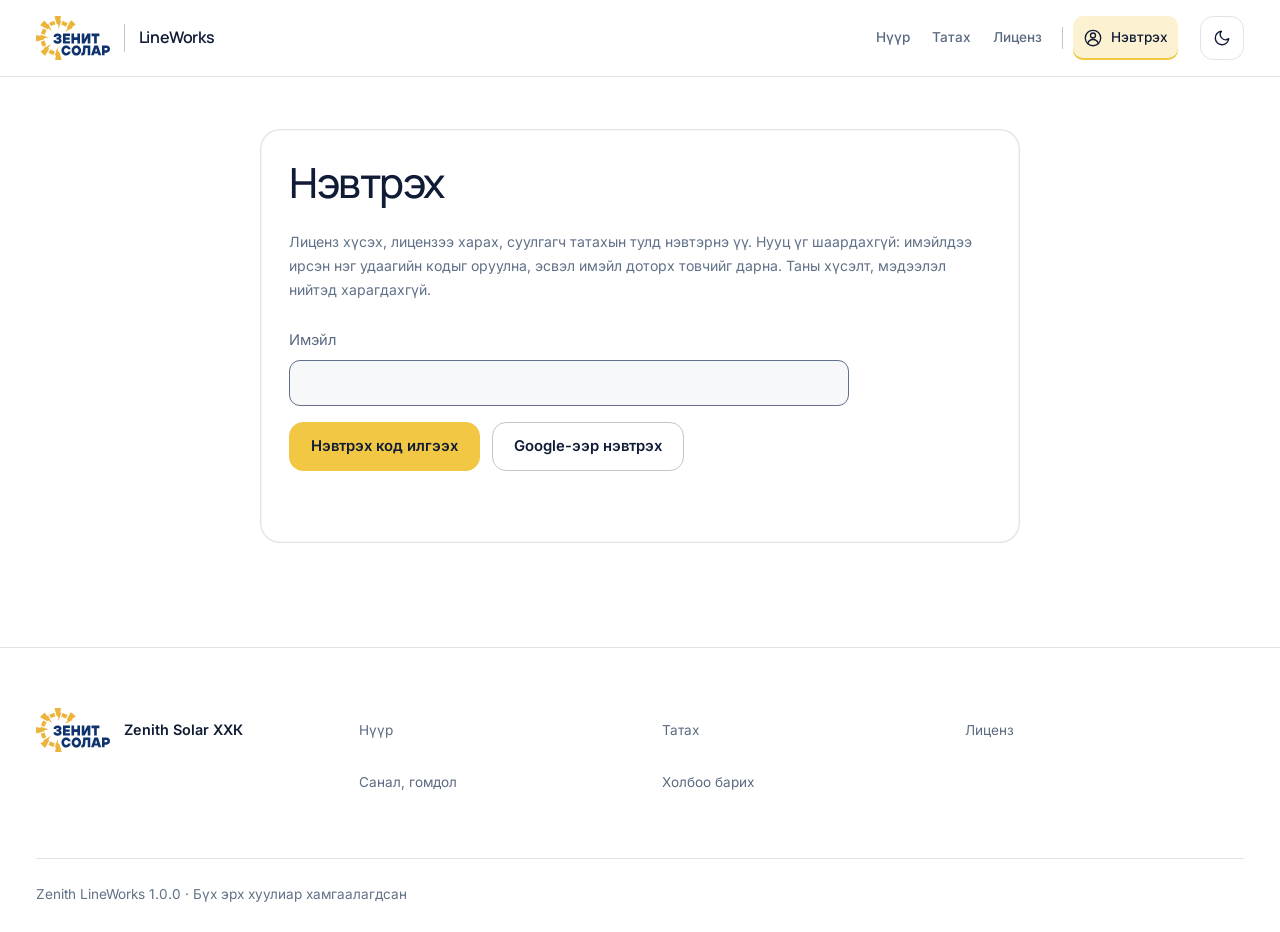
==== account.html @ 6168ce39 "Хамгаалалт: supabase-js өөрийн сайтаас тогтсон хувилбараар, clickjacking хаалт, илүүдэл DB эрх хасав" ====
<!DOCTYPE html>
<html lang="mn">
<head>
<meta charset="utf-8">
<meta name="viewport" content="width=device-width, initial-scale=1">
<title>Миний хуудас — Zenith LineWorks</title>
<meta name="description" content="Zenith LineWorks-ийн лиценз хүсэх, лицензээ харах, суулгагч татах.">
<style id="no-frame">html{display:none!important}</style>
<script>
if (window.top === window.self) {
  document.getElementById("no-frame").remove();
} else {
  window.top.location = window.self.location.href;
}
</script>
<meta name="theme-color" content="#ffffff">
<script>
(() => {
  let theme = "light";
  try {
    if (localStorage.getItem("zs-theme") === "dark") theme = "dark";
  } catch {}
  document.documentElement.dataset.theme = theme;
  const meta = document.querySelector('meta[name="theme-color"]');
  if (meta) meta.content = theme === "dark" ? "#0b1222" : "#ffffff";
})();
</script>
<link rel="icon" href="assets/img/favicon.svg" type="image/svg+xml">
<link rel="preconnect" href="https://fonts.googleapis.com">
<link rel="preconnect" href="https://fonts.gstatic.com" crossorigin>
<link rel="stylesheet" href="https://fonts.googleapis.com/css2?family=Inter:wght@400;500;600;700&family=Manrope:wght@400;500;600;700;800&display=swap">
<link rel="stylesheet" href="assets/zs-theme.css">
<link rel="stylesheet" href="assets/site.css">
<link rel="stylesheet" href="assets/portal.css">
</head>
<body>
<a class="skip-link" href="#main">Үндсэн агуулга руу алгасах</a>

<header class="top">
  <div class="wrap">
    <a class="brand" href="./" aria-label="Зенит Солар — LineWorks нүүр">
      <img class="logo-light" src="assets/img/logo-mn.svg" alt="Зенит Солар" width="74" height="44">
      <img class="logo-dark" src="assets/img/logo-mn-white.svg" alt="Зенит Солар" width="74" height="44">
      <span class="brand-product">LineWorks</span>
    </a>
    <nav class="nav" id="nav" aria-label="Үндсэн цэс">
      <a href="./">Нүүр</a>
      <a href="download.html">Татах</a>
      <a href="license.html">Лиценз</a>
      <span class="nav-sep" aria-hidden="true"></span>
      <span id="nav-account">
        <a class="nav-user here"
           href="account.html"
           aria-current="page"
           aria-label="Нэвтрэх"
           title="Нэвтрэх">
          <svg xmlns="http://www.w3.org/2000/svg"
               width="20" height="20" viewBox="0 0 24 24"
               fill="none" stroke="currentColor" stroke-width="1.6"
               stroke-linecap="round" stroke-linejoin="round"
               aria-hidden="true" focusable="false">
            <circle cx="12" cy="12" r="9.25"/>
            <circle cx="12" cy="9" r="3"/>
            <path d="M5.7 18.7a6.5 6.5 0 0 1 12.6 0"/>
          </svg>
          <span class="nav-user-label">Нэвтрэх</span>
        </a>
      </span>
    </nav>
    <div class="top-actions">
      <button class="icon-btn" id="theme" type="button" aria-label="Өнгөний горим солих">
        <svg width="18" height="18" viewBox="0 0 24 24" fill="none" stroke="currentColor" stroke-width="2" aria-hidden="true"><path d="M21 12.8A9 9 0 1 1 11.2 3a7 7 0 0 0 9.8 9.8z"/></svg>
      </button>
      <button class="icon-btn menu-btn" id="menu" type="button" aria-label="Цэс" aria-controls="nav" aria-expanded="false">
        <svg width="20" height="20" viewBox="0 0 24 24" fill="none" stroke="currentColor" stroke-width="2" aria-hidden="true"><path d="M3 6h18M3 12h18M3 18h18"/></svg>
      </button>
    </div>
  </div>
</header>

<main id="main" class="portal" tabindex="-1">
  <div class="wrap">
    <h1 class="sr-only">Миний хуудас — Zenith LineWorks</h1>
    <noscript>
      <p class="note">Нэвтрэх болон лиценз хүсэхэд хөтчийн JavaScript шаардлагатай.</p>
    </noscript>

    <div id="not-configured" class="note warn" hidden>
      <strong>Портал хараахан тохируулагдаагүй байна.</strong>
      Лиценз хүсэх бол <a href="mailto:Superiornova068@gmail.com">Superiornova068@gmail.com</a> хаяг руу бичнэ үү.
    </div>

    <!-- Нэвтрээгүй -->
    <section id="signed-out" class="panel" hidden>
      <h2>Нэвтрэх</h2>
      <p class="muted">
        Лиценз хүсэх, лицензээ харах, суулгагч татахын тулд нэвтэрнэ үү. Нууц үг шаардахгүй:
        имэйлдээ ирсэн нэг удаагийн кодыг оруулна, эсвэл имэйл доторх товчийг дарна.
        Таны хүсэлт, мэдээлэл нийтэд харагдахгүй.
      </p>
      <form id="signin-form" class="form">
        <label>Имэйл
          <input id="signin-email" type="email" autocomplete="email" required>
        </label>
        <div class="row">
          <button class="btn btn-sun" type="submit">Нэвтрэх код илгээх</button>
          <button class="btn btn-line" type="button" id="signin-google">Google-ээр нэвтрэх</button>
        </div>
        <p id="signin-msg" class="msg" role="status"></p>
      </form>
      <form id="code-form" class="form" hidden>
        <label>Имэйлээр ирсэн код
          <input id="signin-code" class="mono" inputmode="numeric" autocomplete="one-time-code" maxlength="10" required spellcheck="false">
        </label>
        <div class="row">
          <button class="btn btn-sun" type="submit">Нэвтрэх</button>
          <button class="btn btn-line" type="button" id="code-back">Өөр имэйл</button>
        </div>
        <p id="code-msg" class="msg" role="status"></p>
      </form>
    </section>

    <!-- Нэвтэрсэн -->
    <div id="signed-in" hidden>
      <h2>Миний хуудас</h2>
      <p class="muted" id="who"></p>

      <section id="profile-panel" class="panel profile" aria-labelledby="profile-title">
        <h3 id="profile-title">Миний профайл</h3>

        <div class="profile-head">
          <div id="profile-avatar" class="profile-avatar" aria-hidden="true">?</div>

          <div class="profile-identity">
            <h4 id="profile-name">Мэдээлэл ачаалж байна…</h4>
            <p id="profile-organization"></p>
            <p id="profile-email"></p>
            <div class="profile-meta">
              <span id="profile-role" class="status"></span>
              <span id="profile-since"></span>
            </div>
          </div>

          <button
            id="profile-edit"
            class="btn btn-line"
            type="button"
            aria-expanded="false"
            aria-controls="profile-editor"
            disabled
          >Засах</button>
        </div>

        <p id="profile-required" class="note warn" hidden>
          Лиценз хүсэхийн өмнө бөглөнө үү. Нэр, байгууллагаа оруулаад хадгална уу.
        </p>

        <div id="profile-editor" class="profile-editor" hidden>
          <form id="profile-form" class="form">
            <label for="full-name">Овог, нэр
              <input id="full-name" maxlength="80" required autocomplete="name">
            </label>
            <label for="organization">Байгууллага
              <input id="organization" maxlength="80" required autocomplete="organization">
            </label>
            <div class="row">
              <button class="btn btn-line" type="submit">Хадгалах</button>
            </div>
          </form>
        </div>

        <!-- Форм хаалттай байсан ч хадгалалт/ачаалалтын алдаа харагдана. -->
        <p id="profile-msg" class="msg" role="status" aria-atomic="true"></p>

        <div id="profile-primary"></div>

        <dl id="profile-stats" class="profile-stats" aria-label="Тоон хураангуй"></dl>

        <div class="profile-machines">
          <h4 id="profile-machines-title">Бүртгэлтэй компьютерүүд</h4>
          <p class="profile-muted">
            Лиценз эсвэл хүсэлтэд бүртгэгдсэн компьютерүүд.
            Сүүлийн бүртгэлийн огноо нь онлайн байсан хугацааг илэрхийлэхгүй.
          </p>
          <ul
            id="profile-machine-list"
            class="profile-machine-list"
            aria-labelledby="profile-machines-title"
          ></ul>
        </div>
      </section>

      <section class="panel">
        <h3>Лиценз хүсэх</h3>
        <p class="muted">
          Компьютерийн дугаарыг Civil 3D дээр <code>ZLWLICENSE</code> командаар харна. Тэр цонхны
          «Хүсэлт илгээх…» товч энэ хуудсыг дугаартай нь нээдэг. Лиценз зөвхөн тэр компьютерт ажиллана.
        </p>
        <form id="request-form" class="form">
          <label>Компьютерийн дугаар
            <input id="machine" class="mono" maxlength="19" placeholder="3F2A-91C0-7B4E-D218" required autocomplete="off" spellcheck="false">
          </label>
          <label>Төрөл
            <select id="kind">
              <option value="new">Шинэ лиценз</option>
              <option value="renewal">Одоо байгаа лицензээ сунгуулах</option>
            </select>
          </label>
          <label id="renews-label" hidden>Сунгах лиценз
            <select id="renews"></select>
          </label>
          <label>Тайлбар (заавал биш)
            <textarea id="note" maxlength="500"></textarea>
          </label>
          <div class="row"><button class="btn btn-sun" type="submit" id="request-submit">Хүсэлт илгээх</button></div>
          <p id="request-msg" class="msg" role="status"></p>
        </form>
      </section>

      <section class="panel">
        <h3>Миний лицензүүд</h3>
        <p class="muted">
          Лицензээ «Хуулах» эсвэл «.lic татах» товчоор аваад Civil 3D дээр <code>ZLWLICENSE</code> →
          «Лиценз оруулах» → «Оруулах». Цуцлагдсан лиценз интернэтгүй ажилладаг тул хугацаа нь дуустал
          ажилласаар байж болно.
        </p>
        <div class="table-scroll"><table>
          <thead><tr><th>Дугаар</th><th>Компьютер</th><th>Төрөл</th><th>Хугацаа</th><th>Үлдсэн</th><th>Төлөв</th><th></th></tr></thead>
          <tbody id="licenses"></tbody>
        </table></div>
        <p id="licenses-msg" class="msg" role="status"></p>
      </section>

      <section class="panel">
        <h3>Миний хүсэлтүүд</h3>
        <div class="table-scroll"><table>
          <thead><tr><th>Огноо</th><th>Төрөл</th><th>Компьютер</th><th>Төлөв</th><th>Хариу</th></tr></thead>
          <tbody id="requests"></tbody>
        </table></div>
      </section>

      <section class="panel">
        <h3>Суулгагч</h3>
        <p class="muted">Хамгийн сүүлийн хувилбар. Холбоос 5 минут хүчинтэй.</p>
        <div class="row"><button class="btn btn-line" id="installer">Суулгагч татах</button></div>
        <p id="installer-msg" class="msg" role="status"></p>
      </section>
    </div>
  </div>
</main>

<footer class="foot">
  <div class="wrap foot-grid">
    <a class="foot-brand" href="https://nova-xo.github.io/zenithsolar-web/">
      <img class="logo-foot logo-light" src="assets/img/logo-mn.svg" alt="" width="74" height="44">
      <img class="logo-foot logo-dark" src="assets/img/logo-mn-white.svg" alt="" width="74" height="44">
      <strong>Zenith Solar ХХК</strong>
    </a>
    <nav class="foot-links" aria-label="Нэмэлт">
      <a href="./">Нүүр</a>
      <a href="download.html">Татах</a>
      <a href="license.html">Лиценз</a>
      <a href="https://github.com/NOVA-XO/lineworks/issues">Санал, гомдол</a>
      <a href="mailto:Superiornova068@gmail.com">Холбоо барих</a>
    </nav>
    <div class="foot-bottom">
      Zenith LineWorks 1.0.0 · Бүх эрх хуулиар хамгаалагдсан
    </div>
  </div>
</footer>

<script src="assets/zs-theme.js" defer></script>
<script src="assets/nav-session.js"></script>
<script type="module" src="assets/account.js"></script>
</body>
</html>
---- assets/zs-theme.css ----
/* Нийтлэг сэдэв — компанийн сайт ба LineWorks сайтад ЯГ ИЖИЛ файл. GPT-ийн палитр (2026-10-09). */
:root {
  --radius: 20px;
  --wrap: 1264px;
  --header-height: 76px;
  --font: "Inter", "Segoe UI", system-ui, -apple-system, sans-serif;
  --display: "Manrope", "Inter", "Segoe UI", system-ui, sans-serif;
  --navy: #101b35;
  --navy-deep: #0a1226;
  --navy-ink: #101b35;
  --navy-band: #101b35;
  --sun: #f2c744;
  --sun-deep: #d9ab1f;
  --sun-hover: #f6d468;
  --on-sun: #101b35;
}

:root,
:root[data-theme="light"] {
  --accent: #8a6a00;
  --bg: #ffffff;
  --bg-soft: #f7f8fa;
  --card: #ffffff;
  --ink: #101b35;
  --ink-soft: #5b6a80;
  --ink-faint: #617187;
  --line: rgba(16, 27, 53, .12);
  --line-strong: rgba(16, 27, 53, .26);
  --header-bg: rgba(255, 255, 255, .9);
  --hover: rgba(16, 27, 53, .045);
  --accent-soft: rgba(242, 199, 68, .24);
  --shadow: 0 18px 50px rgba(16, 27, 53, .08);
  --paper: var(--bg);
  --paper-warm: var(--bg-soft);
  --good: #176d40;
  --warn: #93470e;
  color-scheme: light;
}

:root[data-theme="dark"],
.band-dark {
  --accent: #f2c744;
  --bg: #0b1222;
  --bg-soft: #101b35;
  --card: #141f3b;
  --ink: #f3f5f9;
  --ink-soft: #aab4c6;
  --ink-faint: #8d98ad;
  --line: rgba(255, 255, 255, .1);
  --line-strong: rgba(255, 255, 255, .22);
  --header-bg: rgba(11, 18, 34, .9);
  --hover: rgba(255, 255, 255, .05);
  --accent-soft: rgba(242, 199, 68, .14);
  --shadow: 0 18px 50px rgba(0, 0, 0, .28);
  --paper: var(--bg);
  --paper-warm: var(--bg-soft);
  --good: #75d6a1;
  --warn: #f1b779;
  color-scheme: dark;
}

.band-dark {
  background: var(--navy-band);
  color: var(--ink);
}

*,
*::before,
*::after {
  box-sizing: border-box;
}

html {
  scroll-behavior: smooth;
  scroll-padding-top: calc(var(--header-height) + 24px);
}

body {
  min-width: 0;
  min-height: 100vh;
  margin: 0;
  background: var(--bg);
  color: var(--ink);
  font: 400 16px/1.7 var(--font);
  -webkit-font-smoothing: antialiased;
  overflow-wrap: anywhere;
}

img {
  display: block;
  max-width: 100%;
  height: auto;
}

svg {
  max-width: 100%;
}

button,
input,
select,
textarea {
  font: inherit;
}

button {
  touch-action: manipulation;
}

a {
  color: inherit;
  text-underline-offset: .22em;
}

a:hover {
  text-decoration-color: var(--accent);
}

h1,
h2,
h3 {
  margin: 0 0 .55em;
  font-family: var(--display);
  font-weight: 500;
  line-height: 1.18;
  letter-spacing: -.035em;
  text-wrap: balance;
}

h1 {
  font-size: clamp(2.2rem, 4.6vw, 4rem);
}

h2 {
  font-size: clamp(1.85rem, 3.2vw, 2.75rem);
}

h3 {
  font-size: 1.15rem;
  font-weight: 600;
  line-height: 1.4;
  letter-spacing: -.02em;
}

p {
  margin: 0 0 1em;
}

[hidden] {
  display: none !important;
}

.wrap {
  width: 100%;
  max-width: var(--wrap);
  margin-inline: auto;
  padding-inline: 28px;
}

.skip-link {
  position: fixed;
  top: 12px;
  left: 12px;
  z-index: 200;
  max-width: calc(100% - 24px);
  padding: 12px 18px;
  border-radius: 10px;
  background: var(--sun);
  color: var(--on-sun);
  font-weight: 600;
  text-decoration: none;
  transform: translateY(calc(-100% - 20px));
}

.skip-link:focus {
  transform: none;
}

.sr-only {
  position: absolute;
  width: 1px;
  height: 1px;
  padding: 0;
  margin: -1px;
  overflow: hidden;
  clip: rect(0, 0, 0, 0);
  clip-path: inset(50%);
  white-space: nowrap;
  border: 0;
}

:focus-visible {
  outline: 3px solid var(--accent);
  outline-offset: 4px;
}

::selection {
  background: var(--sun);
  color: var(--on-sun);
}

.top {
  position: sticky;
  top: 0;
  z-index: 50;
  background: var(--header-bg);
  border-bottom: 1px solid var(--line);
  -webkit-backdrop-filter: blur(16px);
  backdrop-filter: blur(16px);
}

.top .wrap {
  display: flex;
  align-items: center;
  gap: 22px;
  min-height: var(--header-height);
}

.brand {
  display: inline-flex;
  flex: 0 0 auto;
  align-items: center;
  gap: 14px;
  min-width: 0;
  color: var(--ink);
  text-decoration: none;
}

.brand img {
  flex: 0 0 auto;
  width: auto;
  height: 44px;
}

.brand .logo-light,
.foot .logo-foot.logo-light {
  display: block;
}

.brand .logo-dark,
.foot .logo-foot.logo-dark {
  display: none;
}

:root[data-theme="dark"] .brand .logo-light,
:root[data-theme="dark"] .foot .logo-foot.logo-light,
.band-dark .logo-light {
  display: none;
}

:root[data-theme="dark"] .brand .logo-dark,
:root[data-theme="dark"] .foot .logo-foot.logo-dark,
.band-dark .logo-dark {
  display: block;
}

.brand-product {
  display: inline-flex;
  align-items: center;
  min-width: 0;
  padding-left: 14px;
  border-left: 1px solid var(--line-strong);
  font-family: var(--display);
  font-size: 1rem;
  font-weight: 600;
  letter-spacing: -.025em;
  white-space: nowrap;
}

.nav {
  display: flex;
  align-items: center;
  gap: 2px;
  min-width: 0;
  margin-left: auto;
}

.nav a {
  display: inline-flex;
  align-items: center;
  justify-content: center;
  gap: 8px;
  min-height: 44px;
  padding: 9px 10px;
  border-radius: 10px;
  color: var(--ink-soft);
  font-size: .85rem;
  font-weight: 500;
  line-height: 1.4;
  text-decoration: none;
  white-space: nowrap;
  transition: color .18s ease, background-color .18s ease;
}

.nav a:hover {
  background: var(--hover);
  color: var(--ink);
}

.nav a.here,
.nav a[aria-current="page"] {
  background: var(--accent-soft);
  color: var(--ink);
  box-shadow: inset 0 -2px 0 var(--sun);
}

.top-actions {
  display: flex;
  flex: 0 0 auto;
  align-items: center;
  gap: 8px;
}

.top-actions .btn {
  padding-inline: 14px;
  font-size: .82rem;
  white-space: nowrap;
}

.icon-btn {
  display: inline-grid;
  flex: 0 0 auto;
  place-items: center;
  width: 44px;
  height: 44px;
  padding: 0;
  border: 1px solid var(--line);
  border-radius: 13px;
  background: transparent;
  color: var(--ink);
  cursor: pointer;
  transition: background-color .18s ease, border-color .18s ease;
}

.icon-btn:hover {
  background: var(--hover);
  border-color: var(--line-strong);
}

.icon-btn svg {
  display: block;
}

.menu-btn {
  display: none;
}

.menu-btn[aria-expanded="true"] {
  background: var(--accent-soft);
  border-color: var(--accent);
  color: var(--accent);
}

#nav-account {
  display: inline-flex;
  align-items: center;
  gap: 4px;
  min-width: 0;
}

.nav .nav-user {
  min-width: 0;
}

.nav-user svg {
  display: block;
  flex: 0 0 20px;
  width: 20px;
  height: 20px;
}

.nav-user-label {
  display: block;
  min-width: 0;
  max-width: 16ch;
  overflow: hidden;
  text-overflow: ellipsis;
  white-space: nowrap;
}

.nav .nav-signout {
  padding-inline: 8px;
  color: var(--ink-faint);
  font-size: .78rem;
}

.nav-sep {
  display: block;
  flex: 0 0 1px;
  width: 1px;
  height: 22px;
  margin-inline: 8px;
  background: var(--line-strong);
}

.btn {
  display: inline-flex;
  align-items: center;
  justify-content: center;
  gap: 9px;
  min-height: 46px;
  max-width: 100%;
  padding: 13px 21px;
  border: 1px solid transparent;
  border-radius: 14px;
  font: 600 .93rem/1.4 var(--font);
  text-align: center;
  text-decoration: none;
  cursor: pointer;
  transition:
    background-color .18s ease,
    border-color .18s ease,
    color .18s ease;
}

.btn-sun {
  background: var(--sun);
  border-color: var(--sun);
  color: var(--on-sun);
}

.btn-sun:hover {
  background: var(--sun-hover);
  border-color: var(--sun-hover);
}

.btn-navy {
  background: var(--navy);
  border-color: var(--navy);
  color: #ffffff;
}

.btn-navy:hover {
  background: var(--navy-deep);
  border-color: var(--navy-deep);
}

.btn-line {
  background: transparent;
  border-color: var(--line-strong);
  color: var(--ink);
}

.btn-line:hover {
  background: var(--hover);
  border-color: var(--ink-faint);
}

.btn-ghost {
  background: transparent;
  border-color: var(--line-strong);
  color: var(--ink);
}

.btn-ghost:hover {
  background: var(--hover);
  border-color: var(--ink-faint);
}

.btn:disabled,
.icon-btn:disabled {
  opacity: .5;
  cursor: not-allowed;
}

.eyebrow {
  display: inline-flex;
  align-items: center;
  gap: 10px;
  margin-bottom: 20px;
  color: var(--ink);
  font-size: .82rem;
  font-weight: 500;
  line-height: 1.5;
  letter-spacing: .015em;
}

.eyebrow::before {
  content: "";
  flex: 0 0 18px;
  width: 18px;
  height: 10px;
  border-radius: 999px;
  background: var(--sun);
}

.card-ish,
:where(.card) {
  min-width: 0;
  background: var(--card);
  border: 1px solid var(--line);
  border-radius: var(--radius);
}

.stats {
  display: grid;
  gap: 0;
  margin: 0;
}

.stats > div {
  display: flex;
  flex-direction: column;
  gap: 8px;
  min-width: 0;
  padding-block: 28px;
  border-bottom: 1px solid var(--line);
}

.stats > div:first-child {
  padding-top: 0;
}

.stats > div:last-child {
  border-bottom: 0;
}

.stats strong,
.stats dd {
  order: 0;
  display: block;
  margin: 0;
  color: var(--ink);
  font-family: var(--display);
  font-size: clamp(2.4rem, 5vw, 4.3rem);
  font-weight: 500;
  line-height: 1.05;
  letter-spacing: -.045em;
  font-variant-numeric: tabular-nums;
}

.stats span,
.stats dt {
  order: 1;
  margin: 0;
  color: var(--ink-soft);
  font-size: .9rem;
}

.foot {
  padding: 60px 0 26px;
  border-top: 1px solid var(--line);
  background: var(--bg);
  color: var(--ink-faint);
  font-size: .85rem;
}

.foot .wrap {
  display: flex;
  flex-wrap: wrap;
  align-items: center;
  justify-content: space-between;
  gap: 24px;
}

.foot nav {
  display: flex;
  flex-wrap: wrap;
  gap: 20px;
}

.foot a {
  color: var(--ink-soft);
  text-decoration: none;
}

.foot a:hover {
  color: var(--ink);
}

.foot .btn-sun,
.foot .btn-sun:hover {
  color: var(--on-sun);
}

.foot .logo-foot {
  width: auto;
  height: 44px;
}

.foot .wrap.foot-grid {
  display: grid;
  grid-template-columns: 1fr 3fr;
  align-items: start;
  gap: 28px;
}

.foot-brand {
  display: inline-flex;
  align-items: center;
  width: fit-content;
}

.foot .foot-links {
  display: grid;
  grid-template-columns: repeat(3, minmax(0, 1fr));
  gap: 28px;
}

.foot-links a {
  display: flex;
  align-items: center;
  min-height: 44px;
  width: fit-content;
}

.foot-bottom {
  grid-column: 1 / -1;
  margin-top: 26px;
  padding-top: 24px;
  border-top: 1px solid var(--line);
  line-height: 1.7;
}

.reveal {
  opacity: 1;
  transform: none;
}

.reveal.is-pending {
  opacity: 0;
  transform: translateY(16px);
  transition: opacity .6s ease, transform .6s ease;
}

.reveal.in {
  opacity: 1;
  transform: none;
}

@media (max-width: 900px) {
  .top .wrap {
    position: relative;
    flex-wrap: wrap;
    gap: 0 16px;
    padding-block: 12px;
  }

  .top-actions {
    margin-left: auto;
  }

  .nav {
    order: 3;
    flex: 0 0 100%;
    flex-direction: column;
    align-items: stretch;
    gap: 2px;
    margin: 12px 0 0;
    padding-top: 12px;
    border-top: 1px solid var(--line);
  }

  .nav a {
    justify-content: flex-start;
    padding: 12px;
    white-space: normal;
  }

  .nav-ready .menu-btn {
    display: inline-grid;
  }

  .nav-ready .nav {
    display: none;
    position: absolute;
    top: 100%;
    right: 0;
    left: 0;
    max-height: calc(100vh - var(--header-height));
    max-height: calc(100dvh - var(--header-height));
    margin: 0;
    padding: 12px 28px 20px;
    overflow-y: auto;
    overscroll-behavior: contain;
    background: var(--bg);
    border-top: 0;
    border-bottom: 1px solid var(--line);
    box-shadow: var(--shadow);
  }

  .nav-ready .nav.open {
    display: flex;
  }

  #nav-account {
    flex-wrap: wrap;
    gap: 4px;
  }

  .nav-user-label {
    max-width: 24ch;
  }

  .nav-sep {
    flex-basis: auto;
    width: 100%;
    height: 1px;
    margin: 8px 0;
  }
}

@media (max-width: 640px) {
  :root {
    --header-height: 69px;
  }

  .wrap {
    padding-inline: 20px;
  }

  .top .wrap {
    gap: 0 10px;
  }

  .brand {
    gap: 9px;
  }

  .brand img {
    height: 38px;
  }

  .brand-product {
    padding-left: 9px;
    font-size: .86rem;
  }

  .top-actions {
    gap: 6px;
  }

  .top-actions .btn {
    display: none;
  }

  .nav-ready .nav {
    padding-inline: 20px;
  }

  .foot {
    padding-top: 40px;
  }

  .foot .wrap.foot-grid {
    grid-template-columns: 1fr;
    gap: 24px;
  }

  .foot .foot-links {
    grid-template-columns: repeat(2, minmax(0, 1fr));
    gap: 8px 20px;
  }

  .foot-bottom {
    margin-top: 8px;
  }
}

@media (prefers-reduced-motion: reduce) {
  html {
    scroll-behavior: auto;
  }

  *,
  *::before,
  *::after {
    animation: none !important;
    transition: none !important;
    scroll-behavior: auto !important;
  }

  .reveal,
  .reveal.is-pending,
  .reveal.in {
    opacity: 1;
    transform: none;
  }
}
---- assets/site.css ----
:root,
:root[data-theme="light"] {
  --danger: #a52720;
  --status-good-bg: rgba(23, 109, 64, .06);
  --status-warn-bg: rgba(147, 71, 14, .06);
  --status-danger-bg: rgba(165, 39, 32, .06);
}

:root[data-theme="dark"] {
  --danger: #ffaaa3;
  --status-good-bg: rgba(117, 214, 161, .09);
  --status-warn-bg: rgba(241, 183, 121, .09);
  --status-danger-bg: rgba(255, 170, 163, .09);
}

body > *,
.wrap > *,
.grid > *,
.hero-grid > *,
.row > * {
  min-width: 0;
}

a {
  text-underline-offset: .22em;
}

:where(p, li, dd, td, .note, .muted) a:not(.btn) {
  color: var(--accent);
}

.brand:hover,
.btn:hover {
  text-decoration: none;
}

.nav .nav-signout:hover {
  color: var(--ink);
  text-decoration: underline;
  text-underline-offset: .22em;
}

.nav .nav-signout[aria-disabled="true"] {
  opacity: .55;
  cursor: wait;
}

.row {
  display: flex;
  flex-wrap: wrap;
  align-items: center;
  gap: 12px;
}

.btn {
  white-space: normal;
  overflow-wrap: anywhere;
}

.btn svg {
  flex-shrink: 0;
}

.btn .sub {
  display: block;
  margin-top: 3px;
  font-size: .76rem;
  font-weight: 400;
  line-height: 1.5;
}

.hero {
  --accent: #f2c744;
  --ink: #f3f5f9;
  --ink-soft: #aab4c6;
  --ink-faint: #8d98ad;
  --line: rgba(255, 255, 255, .11);
  --line-strong: rgba(255, 255, 255, .24);
  --hover: rgba(255, 255, 255, .045);
  --bg-soft: #101b35;
  --card: #141f3b;
  --accent-soft: rgba(242, 199, 68, .14);
  position: relative;
  isolation: isolate;
  padding: 100px 0 104px;
  border-bottom: 1px solid var(--line);
  background:
    radial-gradient(
      ellipse at 88% 15%,
      rgba(242, 199, 68, .08),
      transparent 54%
    ),
    linear-gradient(135deg, #101b35, #0b1222);
  color: var(--ink);
  color-scheme: dark;
}

.hero-grid {
  display: grid;
  grid-template-columns: minmax(0, 1fr) minmax(0, 1fr);
  align-items: center;
  gap: 44px;
}

.hero h1 {
  max-width: 19ch;
  margin-bottom: 24px;
  color: var(--ink);
  font-size: clamp(2.3rem, 4.8vw, 4.25rem);
  font-weight: 500;
  line-height: 1.14;
}

.hero .lede {
  max-width: 62ch;
  margin-bottom: 32px;
  color: #c3cbd8;
  font-size: clamp(1rem, 1.5vw, 1.12rem);
  line-height: 1.8;
}

.hero-art {
  display: block;
  width: 100%;
  height: auto;
}

.hero-3d {
  position: relative;
  display: grid;
  align-items: center;
  width: 100%;
  aspect-ratio: 520 / 380;
}

.hero-3d canvas {
  position: absolute;
  inset: 0;
  display: none;
  width: 100%;
  height: 100%;
}

.hero-3d.is-3d canvas {
  display: block;
}

.hero-3d.is-3d .hero-art {
  visibility: hidden;
}

.hero-art #tw,
.hero-art [stroke="#f0a500"] {
  stroke: var(--sun);
}

.hero-art [stroke="#7e9bb8"] {
  stroke: #919bab;
}

.hero-art [stroke="#8fa9c2"],
.hero-art [stroke="#4ec98a"] {
  stroke: #b0b7c3;
}

.hero-art [fill="#4ec98a"] {
  fill: #b0b7c3;
}

.hero-art text {
  font-family: var(--font);
}

.badges {
  display: flex;
  flex-wrap: wrap;
  align-items: center;
  gap: 8px;
  margin-bottom: 28px;
}

.badge {
  display: inline-flex;
  align-items: center;
  justify-content: center;
  gap: 8px;
  max-width: 100%;
  padding: 5px 12px;
  border: 1px solid var(--line);
  border-radius: 999px;
  background: var(--hover);
  color: var(--ink-soft);
  font-size: .8rem;
  font-weight: 500;
  line-height: 1.5;
}

.badge.sun {
  border-color: rgba(242, 199, 68, .45);
  background: var(--accent-soft);
  color: var(--accent);
}

.eyebrow {
  max-width: 100%;
  padding: 5px 12px;
  border: 1px solid var(--line);
  border-radius: 999px;
  background: var(--hover);
}

.badges .eyebrow {
  margin-bottom: 0;
}

section {
  padding: 96px 0;
}

section.warm {
  border-top: 1px solid var(--line);
  border-bottom: 1px solid var(--line);
  background: var(--bg-soft);
}

.section-head {
  max-width: 720px;
  margin-bottom: 42px;
}

.section-head p {
  margin-bottom: 0;
  color: var(--ink-soft);
  font-size: 1.04rem;
  line-height: 1.8;
}

.grid {
  display: grid;
  grid-template-columns: repeat(3, minmax(0, 1fr));
  gap: 18px;
}

.card {
  min-width: 0;
  padding: 28px;
  border: 1px solid var(--line);
  border-radius: var(--radius);
  background: var(--card);
  box-shadow: inset 0 0 0 1px var(--hover);
}

.card h3 {
  margin-bottom: .65em;
}

.card p {
  margin-bottom: 0;
  color: var(--ink-soft);
  font-size: .95rem;
  line-height: 1.8;
}

.card .ico {
  display: grid;
  place-items: center;
  width: 52px;
  height: 52px;
  margin-bottom: 24px;
  border: 1px solid var(--line);
  border-radius: 14px;
  background: var(--hover);
  color: var(--ink-soft);
  font-size: 22px;
}

.table-scroll {
  width: 100%;
  min-width: 0;
  max-width: 100%;
  overflow-x: auto;
  overscroll-behavior-x: contain;
  border: 1px solid var(--line);
  border-radius: var(--radius);
  background: var(--card);
  -webkit-overflow-scrolling: touch;
}

table {
  width: 100%;
  border: 1px solid var(--line);
  border-collapse: collapse;
  background: var(--card);
  color: var(--ink);
  font-size: .93rem;
  line-height: 1.7;
}

.table-scroll > table {
  min-width: 600px;
  border: 0;
}

th,
td {
  padding: 15px 18px;
  border-bottom: 1px solid var(--line);
  text-align: left;
  vertical-align: top;
  overflow-wrap: anywhere;
}

th {
  background: var(--bg-soft);
  color: var(--ink-soft);
  font-size: .82rem;
  font-weight: 600;
  letter-spacing: .015em;
}

tr:last-child td,
tbody tr:last-child th {
  border-bottom: 0;
}

tbody tr:hover td {
  background: var(--hover);
}

.cmd {
  color: var(--accent);
  font-family: "Cascadia Mono", Consolas, ui-monospace, monospace;
  font-size: .92em;
  font-weight: 600;
  white-space: nowrap;
}

pre,
code {
  font-family: "Cascadia Mono", Consolas, ui-monospace, monospace;
}

pre {
  min-width: 0;
  max-width: 100%;
  padding: 18px 20px;
  overflow-x: auto;
  border: 1px solid var(--line);
  border-radius: var(--radius);
  background: var(--bg-soft);
  color: var(--ink);
  font-size: .88rem;
  line-height: 1.7;
  overscroll-behavior-x: contain;
}

p > code,
li > code,
td > code,
dd > code {
  padding: 1px 6px;
  border: 1px solid var(--line);
  border-radius: 5px;
  background: var(--bg-soft);
  color: var(--ink);
  font-size: .88em;
  overflow-wrap: anywhere;
}

ol.steps {
  margin: 0;
  padding: 0;
  list-style: none;
  counter-reset: s;
}

ol.steps > li {
  position: relative;
  min-width: 0;
  margin-left: 16px;
  padding: 0 0 32px 42px;
  border-left: 1px solid var(--line-strong);
  counter-increment: s;
}

ol.steps > li:last-child {
  padding-bottom: 0;
  border-left-color: transparent;
}

ol.steps > li::before {
  position: absolute;
  top: -3px;
  left: -17px;
  display: grid;
  place-items: center;
  width: 33px;
  height: 33px;
  border: 1px solid var(--sun);
  border-radius: 50%;
  background: var(--sun);
  color: var(--on-sun);
  font-size: .88rem;
  font-weight: 700;
  content: counter(s);
}

ol.steps h3 {
  margin-bottom: .5em;
}

ol.steps p {
  margin-bottom: .65em;
  color: var(--ink-soft);
}

.note {
  margin: 24px 0;
  padding: 18px 20px;
  border: 1px solid var(--line);
  border-left: 3px solid var(--sun);
  border-radius: 0 14px 14px 0;
  background: var(--bg-soft);
  color: var(--ink-soft);
  font-size: .94rem;
}

.note strong {
  color: var(--ink);
}

.note :last-child {
  margin-bottom: 0;
}

.note.warn {
  border-left-color: var(--warn);
}

.note.good {
  border-left-color: var(--good);
}

:is(.badge, .pill).good {
  border-color: var(--good);
  background: var(--status-good-bg);
  color: var(--good);
}

:is(.badge, .pill).warn {
  border-color: var(--warn);
  background: var(--status-warn-bg);
  color: var(--warn);
}

:is(.badge, .pill).danger {
  border-color: var(--danger);
  background: var(--status-danger-bg);
  color: var(--danger);
}

.muted {
  color: var(--ink-faint);
  font-size: .88rem;
}

.foot .foot-brand {
  flex-wrap: wrap;
  gap: 14px;
  color: var(--ink);
}

.foot-brand strong {
  font-size: .9rem;
  font-weight: 600;
}

.foot .foot-links {
  grid-template-columns: repeat(3, minmax(0, 1fr));
  gap: 8px 24px;
}

.foot .foot-links a {
  max-width: 100%;
}

@media (max-width: 900px) {
  .nav #nav-account {
    display: flex;
    flex-direction: column;
    align-items: stretch;
    gap: 2px;
    width: 100%;
  }

  .nav #nav-account > a {
    width: 100%;
    min-width: 0;
    justify-content: flex-start;
    padding: 12px;
  }

  .nav .nav-user-label {
    flex: 1;
    max-width: none;
  }
}

@media (max-width: 1180px) {
  .hero {
    padding-block: 76px 80px;
  }
}

@media (max-width: 900px) {
  .grid {
    grid-template-columns: repeat(2, minmax(0, 1fr));
  }
}

@media (max-width: 860px) {
  .hero-grid {
    grid-template-columns: minmax(0, 1fr);
    gap: 36px;
  }

  .hero h1 {
    max-width: 22ch;
  }

  .hero-art,
  .hero-3d {
    max-width: 560px;
    justify-self: center;
  }
}

@media (max-width: 640px) {
  section {
    padding-block: 60px;
  }

  .hero {
    padding-block: 52px 58px;
  }

  .hero h1 {
    font-size: clamp(2rem, 8.8vw, 2.8rem);
    line-height: 1.18;
  }

  .hero .lede {
    margin-bottom: 26px;
  }

  .badges {
    margin-bottom: 24px;
  }

  .section-head {
    margin-bottom: 28px;
  }

  .grid {
    grid-template-columns: minmax(0, 1fr);
    gap: 16px;
  }

  .card {
    padding: 24px;
  }

  ol.steps > li {
    padding-left: 30px;
  }

  pre {
    padding: 14px;
  }

  .foot .foot-links {
    grid-template-columns: repeat(2, minmax(0, 1fr));
    gap: 8px 20px;
  }
}

@media (max-width: 380px) {
  .top .wrap {
    padding-inline: 16px;
    column-gap: 8px;
  }

  .brand {
    gap: 7px;
  }

  .brand-product {
    padding-left: 7px;
    font-size: .82rem;
  }
}
---- assets/portal.css ----
:root {
  --profile-danger: var(--danger);
  --profile-warning: var(--warn);
}

.portal {
  min-width: 0;
  min-height: 60vh;
  padding: 52px 0 80px;
}

.portal h2 {
  margin-top: 0;
}

.portal .panel,
.portal [data-panel] {
  min-width: 0;
  margin-bottom: 24px;
  padding: 28px;
  border: 1px solid var(--line);
  border-radius: var(--radius);
  background: var(--card);
  box-shadow: inset 0 0 0 1px var(--hover);
}

.portal .panel > h3 {
  margin-top: 0;
  margin-bottom: 16px;
}

.portal .panel > .muted {
  max-width: 88ch;
  margin-bottom: 24px;
}

#signed-out,
#mfa {
  max-width: 760px;
  margin-inline: auto;
}

#signed-out > h2,
#mfa > h2 {
  font-size: clamp(1.8rem, 3.5vw, 2.6rem);
}

#signed-in > h2 {
  margin-bottom: 10px;
}

#who {
  margin-bottom: 28px;
}

#gate {
  margin-top: 0;
}

.form {
  display: grid;
  gap: 16px;
  width: 100%;
  max-width: 560px;
}

.form label {
  display: grid;
  min-width: 0;
  gap: 7px;
  color: var(--ink-soft);
  font-size: .92rem;
}

.form input,
.form select,
.form textarea,
.portal .actions input,
.portal .actions select,
.portal td > select {
  min-width: 0;
  max-width: 100%;
  min-height: 46px;
  padding: 11px 13px;
  border: 1px solid var(--ink-faint);
  border-radius: 11px;
  background: var(--bg-soft);
  color: var(--ink);
  font: inherit;
  line-height: 1.5;
}

.form input,
.form select,
.form textarea {
  width: 100%;
}

.form input::placeholder,
.form textarea::placeholder,
.portal .actions input::placeholder {
  color: var(--ink-faint);
  opacity: 1;
}

.form input:focus,
.form select:focus,
.form textarea:focus,
.portal .actions input:focus,
.portal .actions select:focus,
.portal td > select:focus {
  border-color: var(--accent);
  outline: 2px solid var(--accent);
  outline-offset: 2px;
}

.form :is(input, select, textarea):disabled,
.portal .actions :is(input, select):disabled,
.portal td > select:disabled {
  opacity: .6;
  cursor: not-allowed;
}

.form :is(input, textarea)[readonly] {
  color: var(--ink-soft);
}

.portal option {
  background: var(--card);
  color: var(--ink);
}

.form textarea {
  min-height: 110px;
  resize: vertical;
}

.mono,
.form .mono,
td.mono,
code.mono {
  font-family: "Cascadia Mono", Consolas, ui-monospace, monospace;
  font-variant-numeric: tabular-nums;
  letter-spacing: .02em;
  overflow-wrap: anywhere;
}

#signin-form,
#code-form,
#mfa-form {
  margin-top: 26px;
}

#signin-code,
#mfa-code {
  font-family: "Cascadia Mono", Consolas, ui-monospace, monospace;
  font-size: 1.3rem;
  font-variant-numeric: tabular-nums;
  letter-spacing: .14em;
}

#code-form {
  padding: 22px;
  border: 1px solid var(--line);
  border-radius: 16px;
  background: var(--bg-soft);
}

#code-form input {
  background: var(--card);
}

.msg {
  min-height: 1.2em;
  margin: 10px 0 0;
  color: var(--ink-soft);
  font-size: .92rem;
  overflow-wrap: anywhere;
}

.msg.err {
  color: var(--danger);
}

.msg.ok {
  color: var(--good);
}

.status {
  display: inline-flex;
  align-items: center;
  max-width: 100%;
  padding: 4px 10px;
  border: 1px solid var(--line-strong);
  border-radius: 999px;
  background: var(--bg-soft);
  color: var(--ink-soft);
  font-size: .8rem;
  font-weight: 500;
  line-height: 1.5;
  white-space: normal;
}

.status.pending,
.status.expiring,
.status.warn {
  border-color: var(--warn);
  background: var(--status-warn-bg);
  color: var(--warn);
}

.status.approved,
.status.active,
.status.good {
  border-color: var(--good);
  background: var(--status-good-bg);
  color: var(--good);
}

.status.rejected,
.status.revoked,
.status.expired,
.status.danger {
  border-color: var(--danger);
  background: var(--status-danger-bg);
  color: var(--danger);
}

.status.future,
.status.none {
  border-color: var(--line-strong);
  background: var(--bg-soft);
  color: var(--ink-soft);
}

.tabs {
  display: flex;
  flex-wrap: wrap;
  gap: 8px;
  margin-bottom: 24px;
  padding-bottom: 12px;
  border-bottom: 1px solid var(--line);
}

.tabs button {
  min-height: 44px;
  max-width: 100%;
  padding: 10px 16px;
  border: 1px solid transparent;
  border-radius: 12px;
  background: transparent;
  color: var(--ink-soft);
  font: inherit;
  font-size: .92rem;
  cursor: pointer;
}

.tabs button:hover {
  background: var(--hover);
  color: var(--ink);
}

.tabs button[aria-selected="true"] {
  border-color: var(--line-strong);
  background: var(--accent-soft);
  color: var(--accent);
  font-weight: 600;
}

.actions {
  display: flex;
  flex-wrap: wrap;
  align-items: center;
  gap: 8px;
  min-width: 0;
}

.actions > * {
  min-width: 0;
  max-width: 100%;
}

.actions .btn {
  min-height: 44px;
  padding: 9px 13px;
  font-size: .85rem;
}

.portal .table-scroll > table {
  min-width: 880px;
}

#console .table-scroll > table {
  min-width: 1080px;
}

.portal td .actions {
  min-width: 170px;
}

#console td .actions {
  min-width: 230px;
}

.portal td > select {
  width: auto;
  min-width: 130px;
}

.portal .actions select {
  flex: 1 1 170px;
}

.portal th,
.portal td {
  padding: 14px 16px;
}

.qr {
  display: block;
  width: 200px;
  max-width: 100%;
  height: auto;
  margin-block: 16px;
  padding: 10px;
  border: 1px solid var(--line-strong);
  border-radius: 12px;
  background: #ffffff;
}

#mfa-secret {
  overflow-wrap: anywhere;
  word-break: break-all;
}

[hidden] {
  display: none !important;
}

.profile {
  min-width: 0;
  overflow-wrap: anywhere;
}

.profile *,
.profile *::before,
.profile *::after {
  box-sizing: border-box;
}

.profile h4 {
  margin: 0 0 .5rem;
  font-family: var(--display);
  font-size: 1.1rem;
  font-weight: 600;
  line-height: 1.4;
  letter-spacing: -.02em;
}

.profile p {
  margin: 0 0 .75rem;
}

.profile .profile-muted,
.profile .profile-meta {
  color: var(--ink-soft);
  font-size: .88rem;
}

.profile .profile-mono {
  font-family: "Cascadia Mono", Consolas, ui-monospace, monospace;
  font-variant-numeric: tabular-nums;
  overflow-wrap: anywhere;
}

.profile-head {
  display: grid;
  grid-template-columns: 56px minmax(0, 1fr) auto;
  align-items: start;
  gap: 16px;
  margin-top: 24px;
}

.profile-avatar {
  display: grid;
  place-items: center;
  width: 56px;
  height: 56px;
  border: 1px solid var(--sun);
  border-radius: 50%;
  background: var(--accent-soft);
  color: var(--accent);
  font-family: var(--display);
  font-size: 1.2rem;
  font-weight: 700;
}

.profile-identity {
  min-width: 0;
}

.profile-identity h4 {
  font-size: 1.4rem;
}

.profile-identity p {
  margin-bottom: .25rem;
  color: var(--ink-soft);
}

.profile-meta,
.profile-card-head {
  display: flex;
  flex-wrap: wrap;
  align-items: center;
  gap: 8px 12px;
  min-width: 0;
}

.profile-meta {
  margin-top: 10px;
}

.profile-editor {
  margin-top: 24px;
  padding-top: 24px;
  border-top: 1px solid var(--line);
}

.profile .form,
.profile .form label,
.profile .form input {
  min-width: 0;
}

.profile .form input {
  background: var(--bg-soft);
  color: var(--ink);
}

.profile .msg {
  margin: 10px 0;
}

.profile .msg.err {
  color: var(--profile-danger);
}

.profile .btn {
  min-height: 44px;
  max-width: 100%;
  justify-content: center;
  white-space: normal;
  overflow-wrap: anywhere;
}

.profile .btn:disabled {
  opacity: .55;
  cursor: not-allowed;
}

.profile :is(button, input, pre):focus-visible {
  outline: 2px solid var(--accent);
  outline-offset: 3px;
}

.profile-license {
  margin-top: 26px;
  padding: 24px;
  border: 1px solid var(--line);
  border-top: 3px solid var(--profile-tone, var(--line-strong));
  border-radius: 16px;
  background: var(--bg-soft);
}

.profile-card-head {
  justify-content: space-between;
  margin-bottom: 16px;
}

.profile-card-head h4 {
  margin-bottom: 0;
}

.profile-license-type {
  display: flex;
  flex-wrap: wrap;
  align-items: center;
  gap: 8px;
  margin-bottom: 8px;
  font-family: var(--display);
  font-size: 1.25rem;
}

.profile .status {
  max-width: 100%;
  border-color: var(--profile-tone, var(--line-strong));
  background: var(--card);
  color: var(--profile-tone, var(--ink-soft));
}

.profile [data-state="active"] {
  --profile-tone: var(--good);
}

.profile [data-state="expiring"],
.profile [data-state="pending"] {
  --profile-tone: var(--profile-warning);
}

.profile [data-state="expired"],
.profile [data-state="revoked"] {
  --profile-tone: var(--profile-danger);
}

.profile [data-state="future"],
.profile [data-state="none"] {
  --profile-tone: var(--ink-soft);
}

.profile .profile-perpetual {
  border-color: var(--accent);
  background: var(--accent-soft);
  color: var(--accent);
}

.profile-facts {
  display: grid;
  grid-template-columns: repeat(2, minmax(0, 1fr));
  gap: 16px 24px;
  margin: 20px 0;
}

.profile-facts > div,
.profile-stats > div {
  min-width: 0;
}

.profile-facts dt,
.profile-stats dt {
  color: var(--ink-soft);
  font-size: .85rem;
}

.profile-facts dd,
.profile-stats dd {
  margin: 4px 0 0;
}

.profile-remaining {
  color: var(--profile-tone, var(--ink));
  font-weight: 600;
}

.profile-meter {
  height: 8px;
  margin: 12px 0 10px;
  overflow: hidden;
  border-radius: 999px;
  background: var(--line-strong);
}

.profile-meter > span {
  display: block;
  height: 100%;
  border-radius: inherit;
  background: var(--profile-tone, var(--ink-soft));
}

.profile-notice {
  margin: 18px 0;
  padding-left: 14px;
  border-left: 3px solid var(--profile-tone, var(--sun));
}

.profile-token {
  margin-top: 24px;
  padding-top: 22px;
  border-top: 1px solid var(--line);
}

.profile-token pre {
  width: 100%;
  min-width: 0;
  max-height: 240px;
  margin: 12px 0;
  padding: 16px;
  overflow-y: auto;
  background: var(--card);
  color: var(--ink);
  white-space: pre-wrap;
  overflow-wrap: anywhere;
  word-break: break-all;
  user-select: text;
}

.profile-stats {
  display: grid;
  grid-template-columns: repeat(3, minmax(0, 1fr));
  gap: 14px;
  margin: 24px 0 32px;
}

.profile-stats > div {
  padding: 18px;
  border: 1px solid var(--line);
  border-radius: 16px;
  background: var(--bg-soft);
}

.profile-stats dd {
  margin-top: 10px;
  font-family: var(--display);
  font-size: 2rem;
  font-weight: 500;
  line-height: 1.2;
  font-variant-numeric: tabular-nums;
}

.profile-machines {
  min-width: 0;
  margin-top: 28px;
  padding-top: 24px;
  border-top: 1px solid var(--line);
}

.profile-machine-list {
  display: grid;
  gap: 14px;
  margin: 18px 0 0;
  padding: 0;
  list-style: none;
}

.profile-machine {
  min-width: 0;
  padding: 20px;
  border: 1px solid var(--line);
  border-radius: 16px;
  background: var(--bg-soft);
}

.profile-machine[data-current="true"] {
  border-inline-start: 3px solid var(--sun);
}

.profile-machine .profile-card-head {
  justify-content: flex-start;
}

.profile-machine .profile-facts {
  grid-template-columns: repeat(3, minmax(0, 1fr));
}

#request-form {
  scroll-margin-top: calc(var(--header-height) + 24px);
}

@media (max-width: 640px) {
  .portal {
    padding-block: 28px 52px;
  }

  .portal .panel,
  .portal [data-panel] {
    padding: 20px;
    margin-bottom: 18px;
  }

  .portal .profile {
    padding: 18px;
  }

  #code-form {
    padding: 16px;
  }

  .profile-head {
    grid-template-columns: 44px minmax(0, 1fr);
    gap: 12px;
  }

  .profile-avatar {
    width: 44px;
    height: 44px;
    font-size: 1rem;
  }

  .profile-identity h4 {
    font-size: 1.2rem;
  }

  #profile-edit {
    grid-column: 2;
    justify-self: start;
  }

  .profile-license,
  .profile-machine {
    padding: 16px;
  }

  .profile-facts,
  .profile-machine .profile-facts,
  .profile-stats {
    grid-template-columns: minmax(0, 1fr);
  }

  .profile-stats > div {
    display: flex;
    align-items: center;
    justify-content: space-between;
    gap: 12px;
    padding: 16px;
  }

  .profile-stats dd {
    flex-shrink: 0;
    margin: 0;
    font-size: 1.7rem;
  }

  .profile-token pre {
    padding: 12px;
  }

  .tabs {
    gap: 4px;
  }

  .tabs button {
    padding-inline: 11px;
  }
}
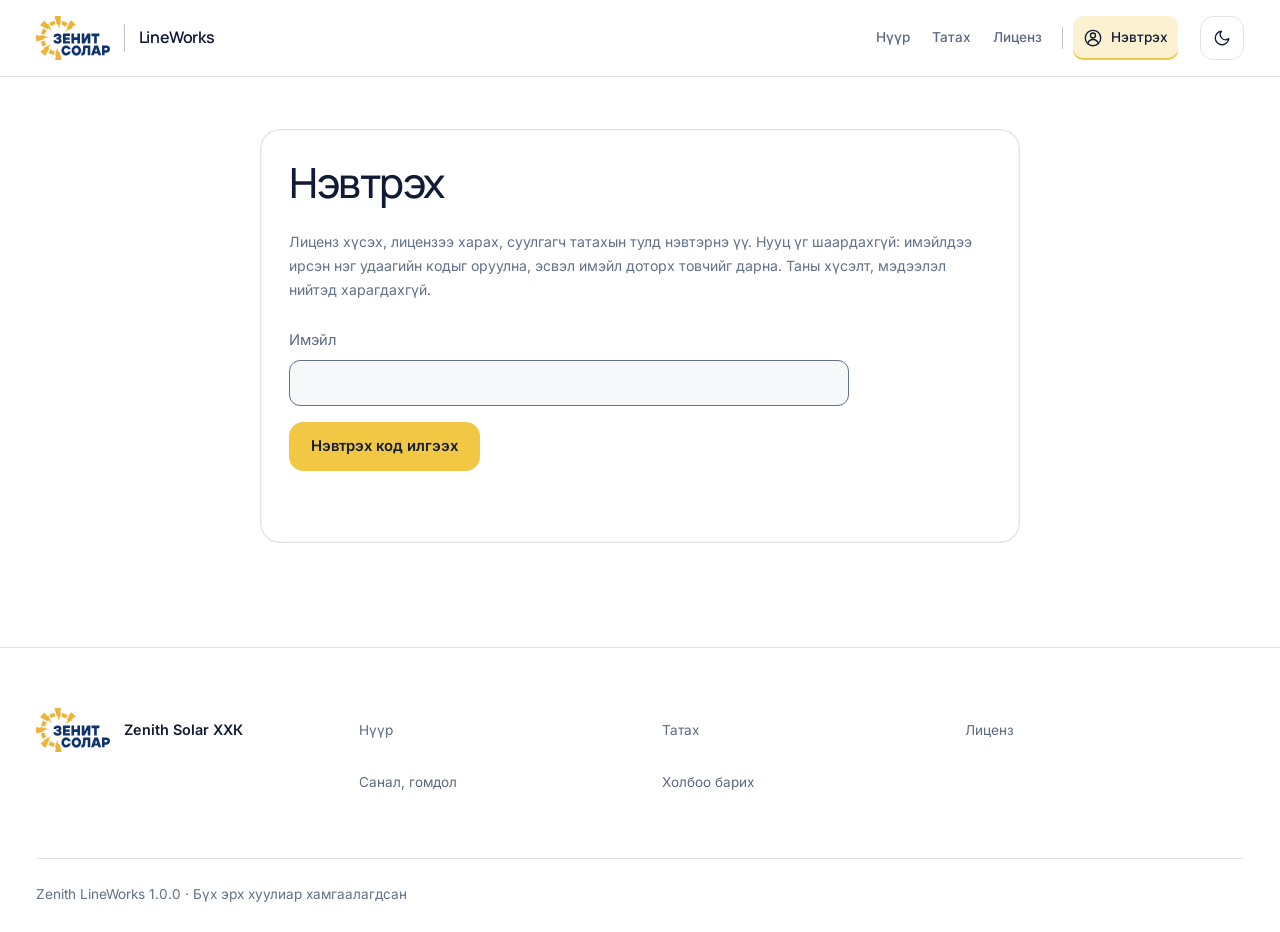
==== commit cabfb4ed: "Портал: Google товч Auth тохиргооноос хамааран харагдана; JS-гүй үед хуудас хоосон биш - enabledProv" ====
--- a/account.html
+++ b/account.html
@@ -6,6 +6,7 @@
 <title>Миний хуудас — Zenith LineWorks</title>
 <meta name="description" content="Zenith LineWorks-ийн лиценз хүсэх, лицензээ харах, суулгагч татах.">
 <style id="no-frame">html{display:none!important}</style>
+<noscript><style>html{display:block!important}</style></noscript>
 <script>
 if (window.top === window.self) {
   document.getElementById("no-frame").remove();
@@ -104,7 +105,7 @@
         </label>
         <div class="row">
           <button class="btn btn-sun" type="submit">Нэвтрэх код илгээх</button>
-          <button class="btn btn-line" type="button" id="signin-google">Google-ээр нэвтрэх</button>
+          <button class="btn btn-line" type="button" id="signin-google" hidden>Google-ээр нэвтрэх</button>
         </div>
         <p id="signin-msg" class="msg" role="status"></p>
       </form>
--- a/assets/portal.css
+++ b/assets/portal.css
@@ -732,3 +732,8 @@
     padding-inline: 11px;
   }
 }
+
+#audit td:nth-child(1),
+#audit td:nth-child(2) {
+  white-space: nowrap;
+}
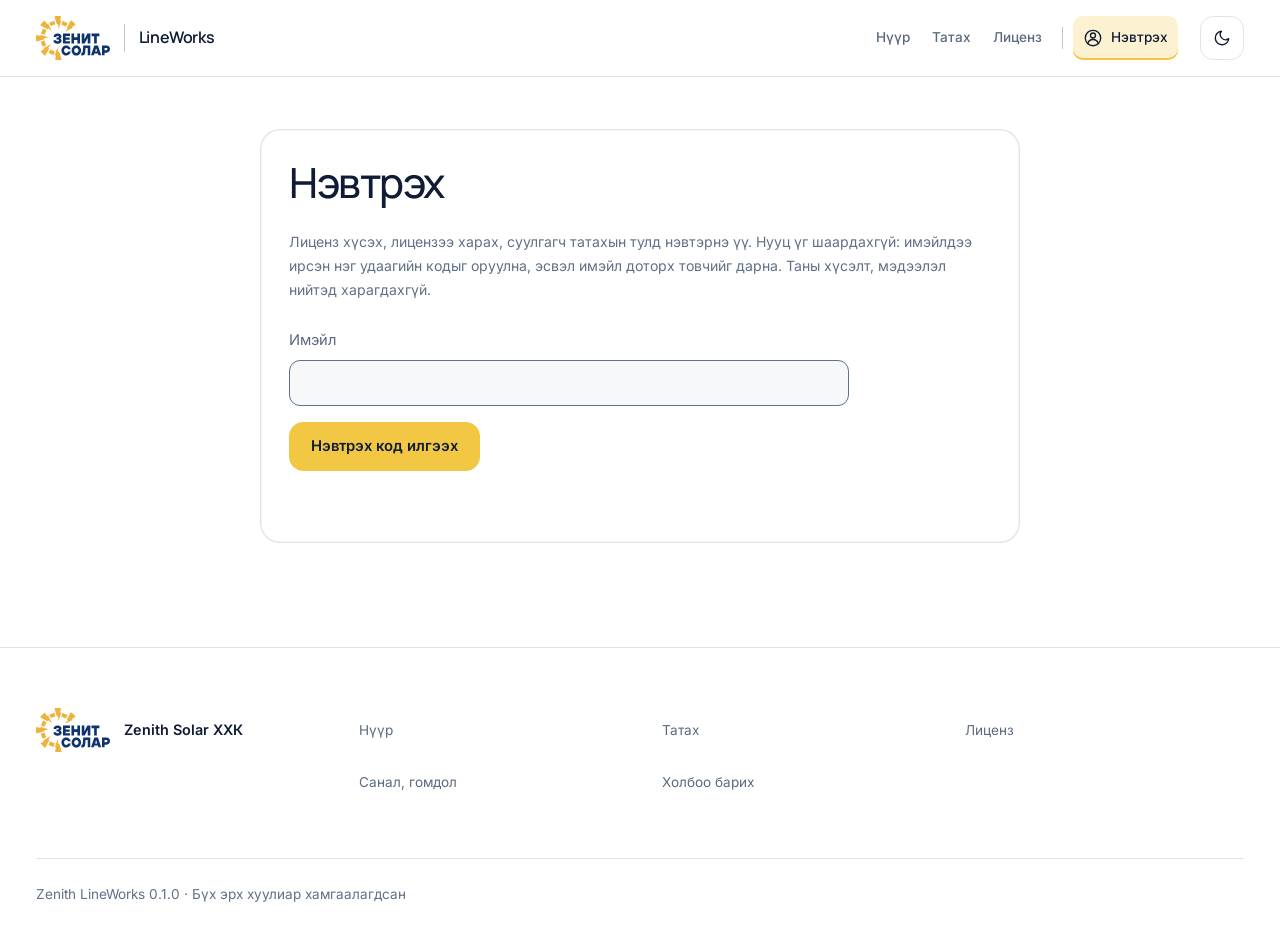
==== commit 94e8f53a: "Хувилбарын дугаарыг 0.1.0 болгов; татах холбоос v0.1.0 tag руу Дотоод дугаарлалт 0.x руу шилжсэн (ал" ====
--- a/account.html
+++ b/account.html
@@ -110,14 +110,16 @@
         <p id="signin-msg" class="msg" role="status"></p>
       </form>
       <form id="code-form" class="form" hidden>
+        <p id="code-destination" class="muted"></p>
         <label>Имэйлээр ирсэн код
-          <input id="signin-code" class="mono" inputmode="numeric" autocomplete="one-time-code" maxlength="10" required spellcheck="false">
+          <input id="signin-code" class="mono" inputmode="numeric" autocomplete="one-time-code" maxlength="10" required spellcheck="false" aria-describedby="code-destination">
         </label>
         <div class="row">
           <button class="btn btn-sun" type="submit">Нэвтрэх</button>
+          <button class="btn btn-line" type="button" id="code-resend">Код дахин илгээх</button>
           <button class="btn btn-line" type="button" id="code-back">Өөр имэйл</button>
         </div>
-        <p id="code-msg" class="msg" role="status"></p>
+        <p id="code-msg" class="msg" role="status" aria-live="polite" aria-atomic="true"></p>
       </form>
     </section>
 
@@ -153,7 +155,7 @@
         </div>
 
         <p id="profile-required" class="note warn" hidden>
-          Лиценз хүсэхийн өмнө бөглөнө үү. Нэр, байгууллагаа оруулаад хадгална уу.
+          Лиценз хүсэхийн өмнө нэр, төрлөө сонгож, компани эсвэл сургуулийн нэрээ оруулаад хадгална уу.
         </p>
 
         <div id="profile-editor" class="profile-editor" hidden>
@@ -161,9 +163,24 @@
             <label for="full-name">Овог, нэр
               <input id="full-name" maxlength="80" required autocomplete="name">
             </label>
-            <label for="organization">Байгууллага
-              <input id="organization" maxlength="80" required autocomplete="organization">
+            <fieldset class="profile-affiliation">
+              <legend>Та</legend>
+              <div class="row">
+                <label>
+                  <input type="radio" name="affiliation" value="company" required>
+                  <span>Компанид ажилладаг</span>
+                </label>
+                <label>
+                  <input type="radio" name="affiliation" value="student" required>
+                  <span>Оюутан</span>
+                </label>
+              </div>
+            </fieldset>
+            <label for="organization">
+              <span id="organization-label">Компани эсвэл сургуулийн нэр</span>
+              <input id="organization" maxlength="80" required autocomplete="off" placeholder="Эхлээд төрлөө сонгоно уу" aria-describedby="organization-hint" disabled>
             </label>
+            <p id="organization-hint" class="profile-muted">Дээрх хоёр төрлөөс сонгоод нэрээ оруулна уу.</p>
             <div class="row">
               <button class="btn btn-line" type="submit">Хадгалах</button>
             </div>
@@ -265,7 +282,7 @@
       <a href="mailto:Superiornova068@gmail.com">Холбоо барих</a>
     </nav>
     <div class="foot-bottom">
-      Zenith LineWorks 1.0.0 · Бүх эрх хуулиар хамгаалагдсан
+      Zenith LineWorks 0.1.0 · Бүх эрх хуулиар хамгаалагдсан
     </div>
   </div>
 </footer>
--- a/assets/portal.css
+++ b/assets/portal.css
@@ -737,3 +737,77 @@
 #audit td:nth-child(2) {
   white-space: nowrap;
 }
+
+/* Профайлын төрөл: native radio нь Tab, сум, Space удирдлагатай. */
+.profile-affiliation {
+  min-width: 0;
+  margin: 0;
+  padding: 0;
+  border: 0;
+}
+
+.profile-affiliation legend {
+  margin-bottom: 8px;
+  color: var(--ink-soft);
+  font-size: .92rem;
+}
+
+.profile-affiliation .row {
+  display: flex;
+  flex-wrap: wrap;
+  gap: 8px;
+}
+
+.form .profile-affiliation label {
+  display: flex;
+  flex: 1 1 190px;
+  align-items: center;
+  gap: 10px;
+  min-height: 46px;
+  padding: 10px 12px;
+  border: 1px solid var(--line-strong);
+  border-radius: 11px;
+  background: var(--bg-soft);
+  cursor: pointer;
+}
+
+.form .profile-affiliation input[type="radio"] {
+  flex: 0 0 auto;
+  width: 18px;
+  height: 18px;
+  min-height: 0;
+  margin: 0;
+  padding: 0;
+  accent-color: var(--accent);
+}
+
+.profile-affiliation label:has(input:checked) {
+  border-color: var(--accent);
+  background: var(--accent-soft);
+  color: var(--accent);
+}
+
+#code-destination {
+  margin: 0;
+  overflow-wrap: anywhere;
+}
+
+#code-form .row {
+  flex-wrap: wrap;
+}
+
+#code-form .btn {
+  max-width: 100%;
+  white-space: normal;
+}
+
+#code-resend,
+#signin-form button[type="submit"] {
+  font-variant-numeric: tabular-nums;
+}
+
+#code-form .btn:disabled,
+#signin-form button[type="submit"]:disabled {
+  opacity: .55;
+  cursor: not-allowed;
+}
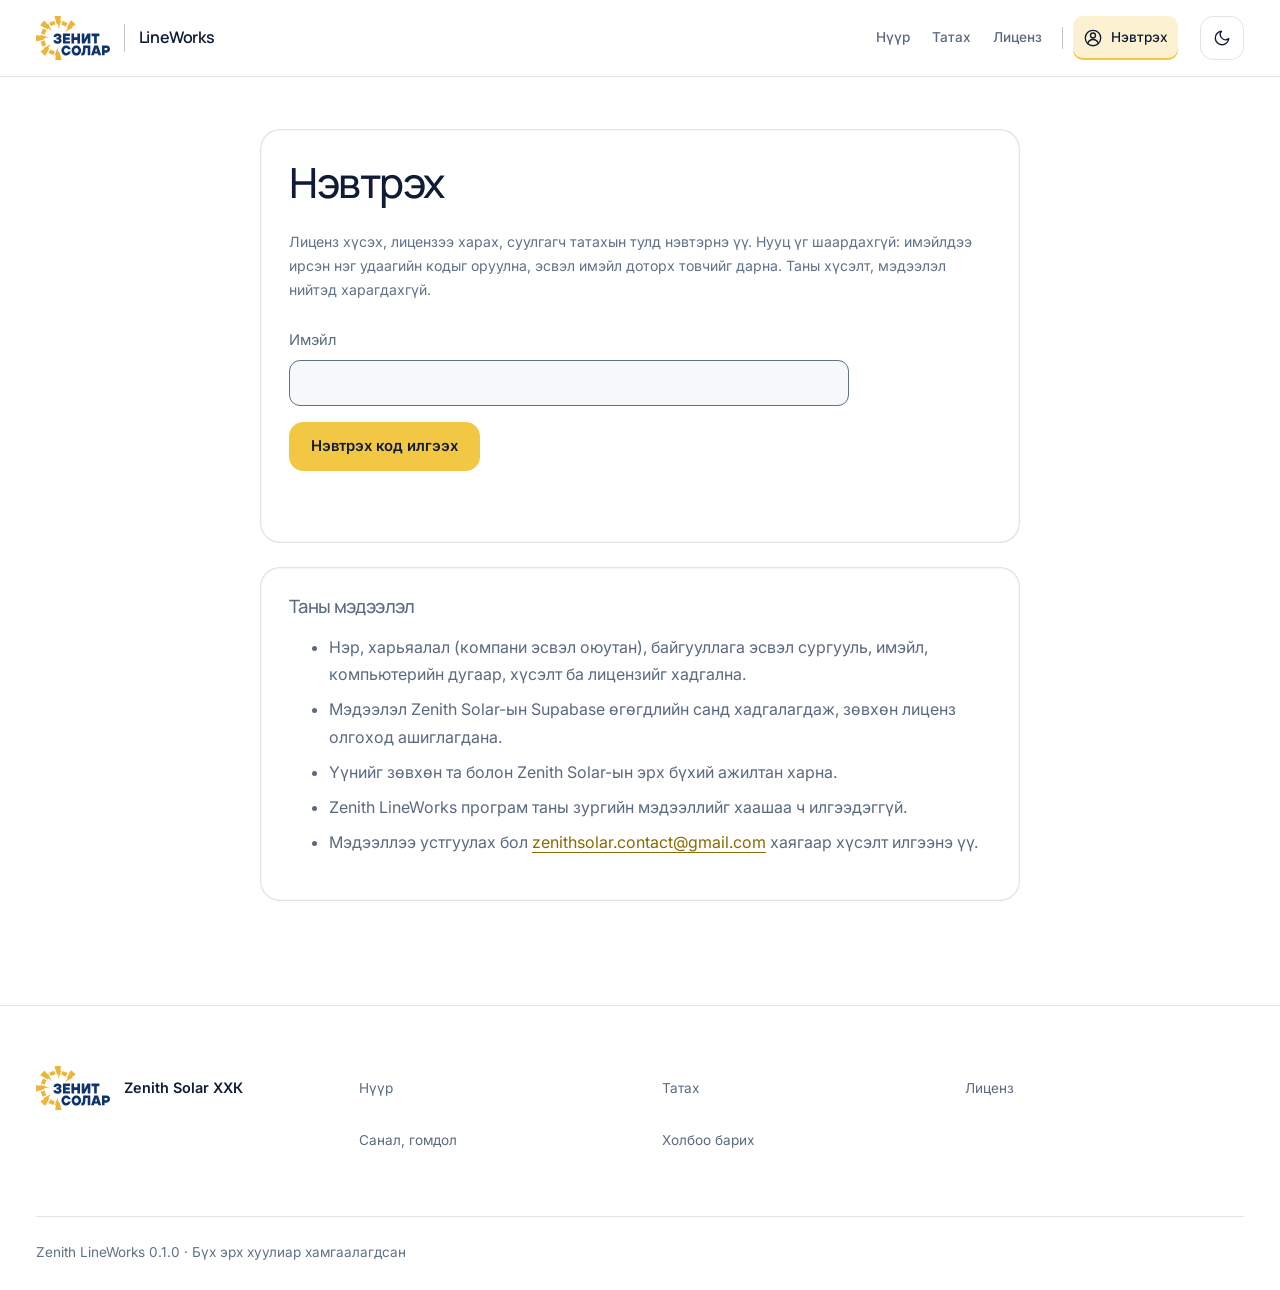
==== commit 40b1185b: "Портал: захын төлвүүд (ачаалалт, сесс, давхар даралт, офлайн, хугацааны төлөв), «Таны мэдээлэл» Astr" ====
--- a/account.html
+++ b/account.html
@@ -86,9 +86,15 @@
       <p class="note">Нэвтрэх болон лиценз хүсэхэд хөтчийн JavaScript шаардлагатай.</p>
     </noscript>
 
+    <div class="portal-feedback">
+      <p id="portal-msg" class="msg" role="status">Нэвтрэлтийг шалгаж байна…</p>
+      <p id="network-msg" class="msg" role="status"></p>
+      <button id="portal-refresh" class="btn btn-line" type="button">Мэдээлэл шинэчлэх</button>
+    </div>
+
     <div id="not-configured" class="note warn" hidden>
       <strong>Портал хараахан тохируулагдаагүй байна.</strong>
-      Лиценз хүсэх бол <a href="mailto:Superiornova068@gmail.com">Superiornova068@gmail.com</a> хаяг руу бичнэ үү.
+      Лиценз хүсэх бол <a href="mailto:zenithsolar.contact@gmail.com">zenithsolar.contact@gmail.com</a> хаяг руу бичнэ үү.
     </div>
 
     <!-- Нэвтрээгүй -->
@@ -255,6 +261,7 @@
           <thead><tr><th>Огноо</th><th>Төрөл</th><th>Компьютер</th><th>Төлөв</th><th>Хариу</th></tr></thead>
           <tbody id="requests"></tbody>
         </table></div>
+        <p id="requests-msg" class="msg" role="status"></p>
       </section>
 
       <section class="panel">
@@ -264,6 +271,17 @@
         <p id="installer-msg" class="msg" role="status"></p>
       </section>
     </div>
+
+    <section class="panel privacy-note" aria-labelledby="privacy-title">
+      <h2 id="privacy-title">Таны мэдээлэл</h2>
+      <ul>
+        <li>Нэр, харьяалал (компани эсвэл оюутан), байгууллага эсвэл сургууль, имэйл, компьютерийн дугаар, хүсэлт ба лицензийг хадгална.</li>
+        <li>Мэдээлэл Zenith Solar-ын Supabase өгөгдлийн санд хадгалагдаж, зөвхөн лиценз олгоход ашиглагдана.</li>
+        <li>Үүнийг зөвхөн та болон Zenith Solar-ын эрх бүхий ажилтан харна.</li>
+        <li>Zenith LineWorks програм таны зургийн мэдээллийг хаашаа ч илгээдэггүй.</li>
+        <li>Мэдээллээ устгуулах бол <a href="mailto:zenithsolar.contact@gmail.com">zenithsolar.contact@gmail.com</a> хаягаар хүсэлт илгээнэ үү.</li>
+      </ul>
+    </section>
   </div>
 </main>
 
@@ -279,7 +297,7 @@
       <a href="download.html">Татах</a>
       <a href="license.html">Лиценз</a>
       <a href="https://github.com/NOVA-XO/lineworks/issues">Санал, гомдол</a>
-      <a href="mailto:Superiornova068@gmail.com">Холбоо барих</a>
+      <a href="mailto:zenithsolar.contact@gmail.com">Холбоо барих</a>
     </nav>
     <div class="foot-bottom">
       Zenith LineWorks 0.1.0 · Бүх эрх хуулиар хамгаалагдсан
--- a/assets/portal.css
+++ b/assets/portal.css
@@ -811,3 +811,61 @@
   opacity: .55;
   cursor: not-allowed;
 }
+
+/* ------------------------------------------ захын төлвүүд (Astra, 2026-10-13) -- */
+
+/* Мэдэгдэл байхгүй үед хүрээ харагдахгүй; live бүс DOM-д үлдэж дэлгэц уншигч зарлана. */
+.portal-feedback {
+  margin-bottom: 24px;
+  padding: 14px 16px;
+  border: 1px solid var(--line);
+  border-radius: var(--radius);
+  background: var(--bg-soft);
+  color: var(--ink);
+}
+.portal-feedback:not(:has(.msg:not(:empty))) {
+  padding: 0;
+  margin: 0;
+  border: 0;
+  background: none;
+}
+.portal-feedback .msg { margin: 0; }
+.portal-feedback .msg:empty { min-height: 0; }
+.portal-feedback .msg + .msg:not(:empty) { margin-top: 8px; }
+.portal-feedback #portal-refresh { display: none; margin-top: 12px; }
+.portal-feedback:has(.msg.err) #portal-refresh { display: inline-flex; }
+
+.portal button:disabled {
+  opacity: 0.55;
+  cursor: not-allowed;
+}
+
+.portal :is(button, summary):focus-visible {
+  outline: 2px solid var(--accent);
+  outline-offset: 3px;
+}
+
+.portal .actions .trial-days { width: 5.5em; }
+
+.privacy-note {
+  margin-top: 24px;
+  color: var(--ink-soft);
+  overflow-wrap: anywhere;
+}
+.privacy-note summary {
+  min-height: 44px;
+  padding-block: 10px;
+  color: var(--ink);
+  cursor: pointer;
+}
+.privacy-note li + li { margin-top: 8px; }
+
+.privacy-note > h2 { font-size: 1.15rem; margin-bottom: 12px; }
+
+/* Нэвтрэх / MFA хэсэг төвд нарийн байх үед мэдэгдэл ба тайлбар ижил өргөнтэй. */
+main:has(#signed-out:not([hidden])) :is(.portal-feedback, .privacy-note),
+main:has(#mfa:not([hidden])) .portal-feedback {
+  max-width: 760px;
+  margin-inline: auto;
+}
+
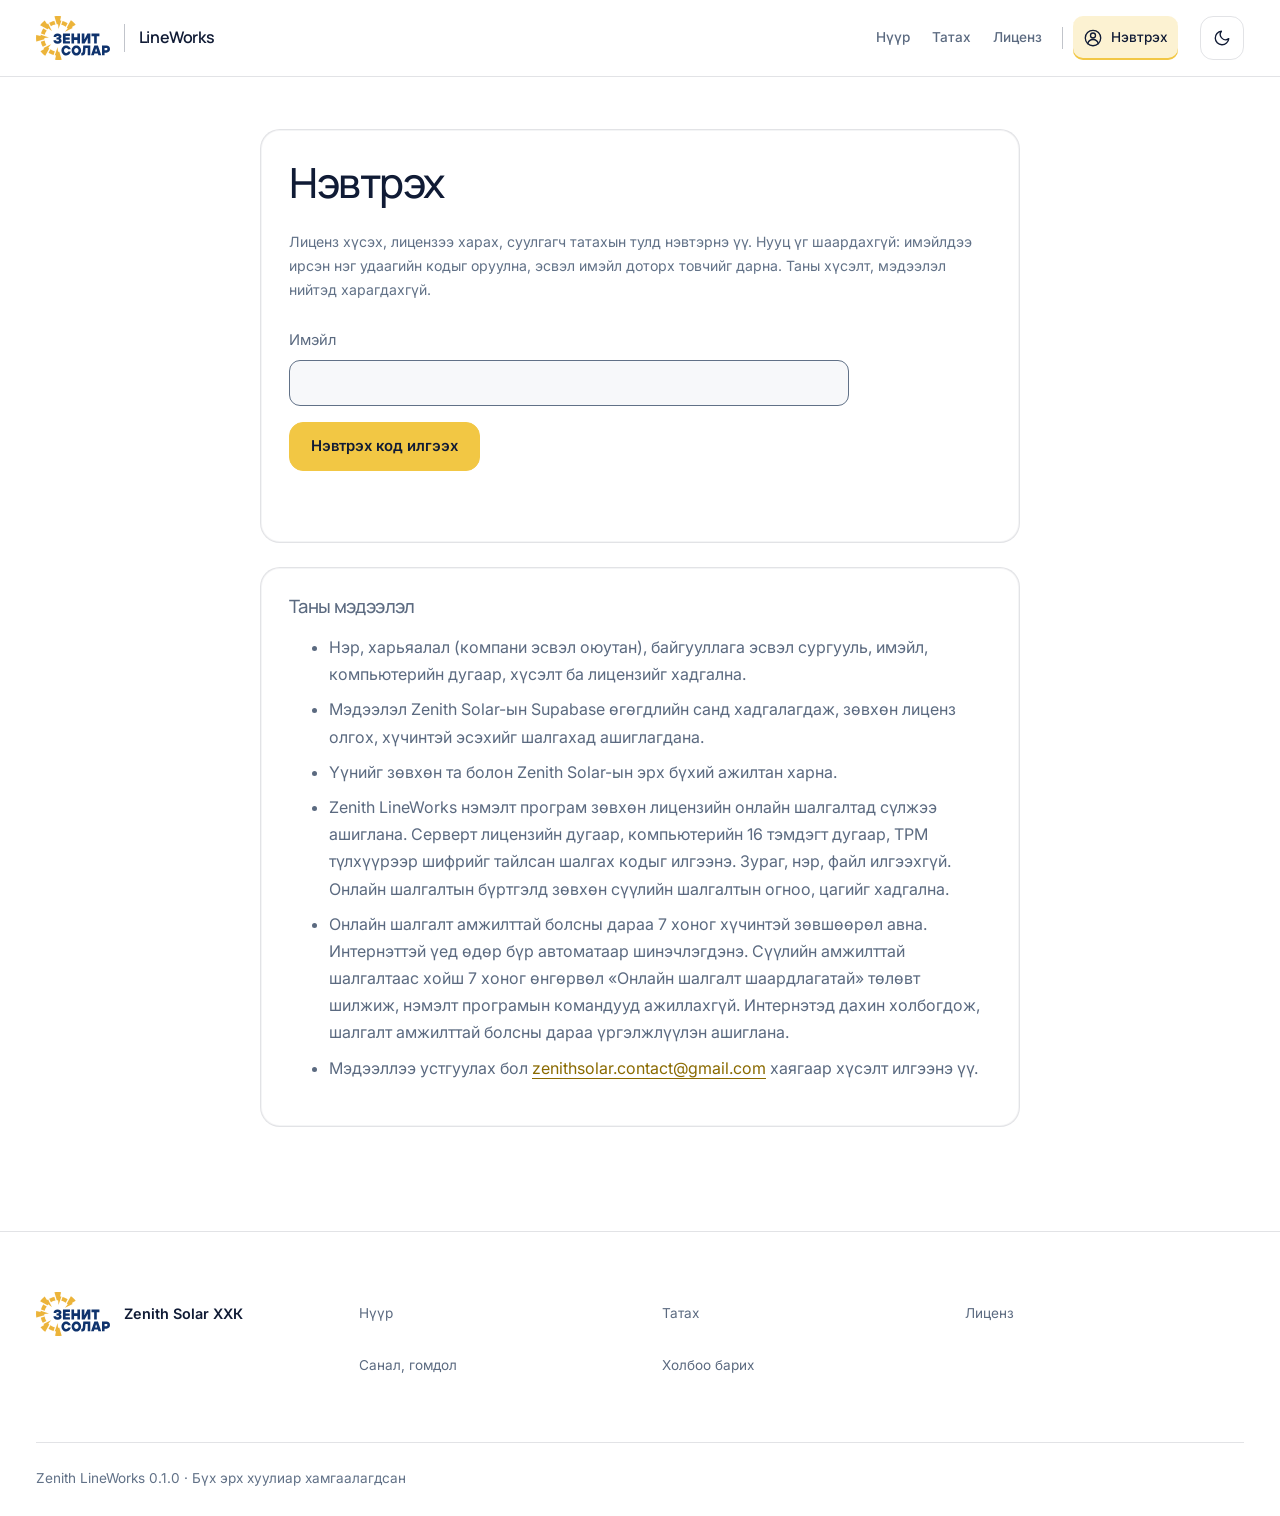
==== commit e20c8ad0: "Онлайн лицензийн шалгалт: licence-lease функц, licenses.machine_key Сорилт (компьютерийн TPM түлхүүр" ====
--- a/account.html
+++ b/account.html
@@ -217,13 +217,72 @@
       <section class="panel">
         <h3>Лиценз хүсэх</h3>
         <p class="muted">
-          Компьютерийн дугаарыг Civil 3D дээр <code>ZLWLICENSE</code> командаар харна. Тэр цонхны
-          «Хүсэлт илгээх…» товч энэ хуудсыг дугаартай нь нээдэг. Лиценз зөвхөн тэр компьютерт ажиллана.
+          Лиценз ашиглах компьютерээсээ хүсэлтийн кодыг хуулж оруулна уу.
+          Лиценз зөвхөн тэр компьютерт ажиллана.
         </p>
+        <details class="machine-help">
+          <summary>Хүсэлтийн кодыг хаанаас авах вэ?</summary>
+          <p>
+            Лиценз ашиглах компьютер дээрээ доорх аль нэг цонхыг нээгээд
+            «Хүсэлтийн код» хэсгийн «Хуулах» товчийг дарна.
+          </p>
+          <ol>
+            <li>
+              <strong>Суулгагчаас.</strong>
+              <a href="download.html">ZenithLineWorksSetup.exe</a>-г ажиллуулаад
+              лицензийн алхамд очно.
+            </li>
+            <li>
+              <strong>Civil 3D-ээс.</strong>
+              Командын мөрөнд <code>ZLWLICENSE</code> гэж бичээд Enter дарна.
+            </li>
+            <li>
+              <strong>Ribbon-оос.</strong>
+              <strong>LineWorks</strong> → <strong>Тухай</strong> →
+              <strong>Лиценз</strong> гэж нээнэ.
+            </li>
+          </ol>
+          <p>
+            Тэр цонхны «Хүсэлт илгээх…» товчийг дарвал энэ хуудас хүсэлтийн
+            кодыг бөглөсөн төлөвөөр нээгдэнэ.
+          </p>
+          <p>
+            Код нь <code>ZLWK1.</code>-ээр эхэлнэ. Анх бэлтгэхэд ойролцоогоор
+            5 секунд шаардагдана.
+            <code>XXXX-XXXX-XXXX-XXXX</code> хэлбэртэй компьютерийн дугаар нь
+            зөвхөн тулгаж шалгахад зориулагдсан; хүсэлтийн кодыг орлохгүй.
+          </p>
+          <p>
+            <strong>Ашиглах боломжтой TPM 2.0 шаардлагатай.</strong>
+            TPM 2.0 байхгүй эсвэл ашиглах боломжгүй бол лиценз олгохгүй.
+            Шалтгаан нь суулгагч болон Civil 3D-ийн лицензийн цонхонд харагдана.
+          </p>
+          <p>
+            Лиценз ашиглах компьютер онлайн шалгалт хийхийн тулд 7 хоног тутамд дор хаяж нэг удаа интернэтэд холбогдох шаардлагатай.
+          </p>
+        </details>
         <form id="request-form" class="form">
-          <label>Компьютерийн дугаар
-            <input id="machine" class="mono" maxlength="19" placeholder="3F2A-91C0-7B4E-D218" required autocomplete="off" spellcheck="false">
-          </label>
+          <div class="request-code-field">
+            <label for="request-code">Хүсэлтийн код</label>
+            <textarea id="request-code"
+                      class="mono"
+                      rows="3"
+                      maxlength="2200"
+                      placeholder="ZLWK1.…"
+                      required
+                      autocomplete="off"
+                      autocapitalize="off"
+                      spellcheck="false"
+                      wrap="soft"
+                      dir="ltr"
+                      aria-describedby="request-code-hint request-machine request-msg"></textarea>
+            <p id="request-code-hint" class="muted">
+              Код ойролцоогоор 400 тэмдэгттэй байх нь хэвийн. Бүтнээр нь хуулж
+              тавина уу. Талбарт хэд хэдэн мөрөөр харагдаж болно.
+            </p>
+            <p id="request-machine" class="muted mono"
+               aria-live="polite" aria-atomic="true"></p>
+          </div>
           <label>Төрөл
             <select id="kind">
               <option value="new">Шинэ лиценз</option>
@@ -276,9 +335,10 @@
       <h2 id="privacy-title">Таны мэдээлэл</h2>
       <ul>
         <li>Нэр, харьяалал (компани эсвэл оюутан), байгууллага эсвэл сургууль, имэйл, компьютерийн дугаар, хүсэлт ба лицензийг хадгална.</li>
-        <li>Мэдээлэл Zenith Solar-ын Supabase өгөгдлийн санд хадгалагдаж, зөвхөн лиценз олгоход ашиглагдана.</li>
+        <li>Мэдээлэл Zenith Solar-ын Supabase өгөгдлийн санд хадгалагдаж, зөвхөн лиценз олгох, хүчинтэй эсэхийг шалгахад ашиглагдана.</li>
         <li>Үүнийг зөвхөн та болон Zenith Solar-ын эрх бүхий ажилтан харна.</li>
-        <li>Zenith LineWorks програм таны зургийн мэдээллийг хаашаа ч илгээдэггүй.</li>
+        <li>Zenith LineWorks нэмэлт програм зөвхөн лицензийн онлайн шалгалтад сүлжээ ашиглана. Серверт лицензийн дугаар, компьютерийн 16 тэмдэгт дугаар, TPM түлхүүрээр шифрийг тайлсан шалгах кодыг илгээнэ. Зураг, нэр, файл илгээхгүй. Онлайн шалгалтын бүртгэлд зөвхөн сүүлийн шалгалтын огноо, цагийг хадгална.</li>
+        <li>Онлайн шалгалт амжилттай болсны дараа 7 хоног хүчинтэй зөвшөөрөл авна. Интернэттэй үед өдөр бүр автоматаар шинэчлэгдэнэ. Сүүлийн амжилттай шалгалтаас хойш 7 хоног өнгөрвөл «Онлайн шалгалт шаардлагатай» төлөвт шилжиж, нэмэлт програмын командууд ажиллахгүй. Интернэтэд дахин холбогдож, шалгалт амжилттай болсны дараа үргэлжлүүлэн ашиглана.</li>
         <li>Мэдээллээ устгуулах бол <a href="mailto:zenithsolar.contact@gmail.com">zenithsolar.contact@gmail.com</a> хаягаар хүсэлт илгээнэ үү.</li>
       </ul>
     </section>
--- a/assets/portal.css
+++ b/assets/portal.css
@@ -860,6 +860,75 @@
 }
 .privacy-note li + li { margin-top: 8px; }
 
+/* «Компьютерийн дугаараа хэрхэн олох вэ?» — «Таны мэдээлэл»-ийн summary-тай ижил хэмжээ. */
+.machine-help {
+  margin-block: 4px 16px;
+  color: var(--ink-soft);
+  overflow-wrap: anywhere;
+}
+.machine-help summary {
+  min-height: 44px;
+  padding-block: 10px;
+  color: var(--ink);
+  cursor: pointer;
+}
+.machine-help ol { padding-left: 1.4em; }
+.machine-help li + li { margin-top: 8px; }
+.machine-help p { margin-block: 8px; }
+
+#request-form,
+#request-form > * {
+  min-width: 0;
+}
+
+.request-code-field {
+  display: grid;
+  gap: 7px;
+  min-width: 0;
+}
+
+#request-code {
+  box-sizing: border-box;
+  display: block;
+  width: 100%;
+  min-width: 0;
+  max-width: 100%;
+  height: 6.5rem;
+  min-height: 6.5rem;
+  padding: 10px 12px;
+  background: var(--card);
+  color: var(--ink);
+  font-size: 1rem;
+  line-height: 1.45;
+  letter-spacing: 0;
+  white-space: pre-wrap;
+  overflow-wrap: anywhere;
+  word-break: break-all;
+  overflow-x: hidden;
+  overflow-y: auto;
+  resize: vertical;
+}
+
+#request-code-hint,
+#request-machine {
+  margin: 0;
+  overflow-wrap: anywhere;
+}
+
+#request-code-hint {
+  font-size: .875rem;
+  line-height: 1.5;
+}
+
+#request-machine:empty {
+  display: none;
+}
+
+.machine-help summary:focus-visible {
+  outline: 2px solid var(--accent);
+  outline-offset: 2px;
+}
+
 .privacy-note > h2 { font-size: 1.15rem; margin-bottom: 12px; }
 
 /* Нэвтрэх / MFA хэсэг төвд нарийн байх үед мэдэгдэл ба тайлбар ижил өргөнтэй. */
